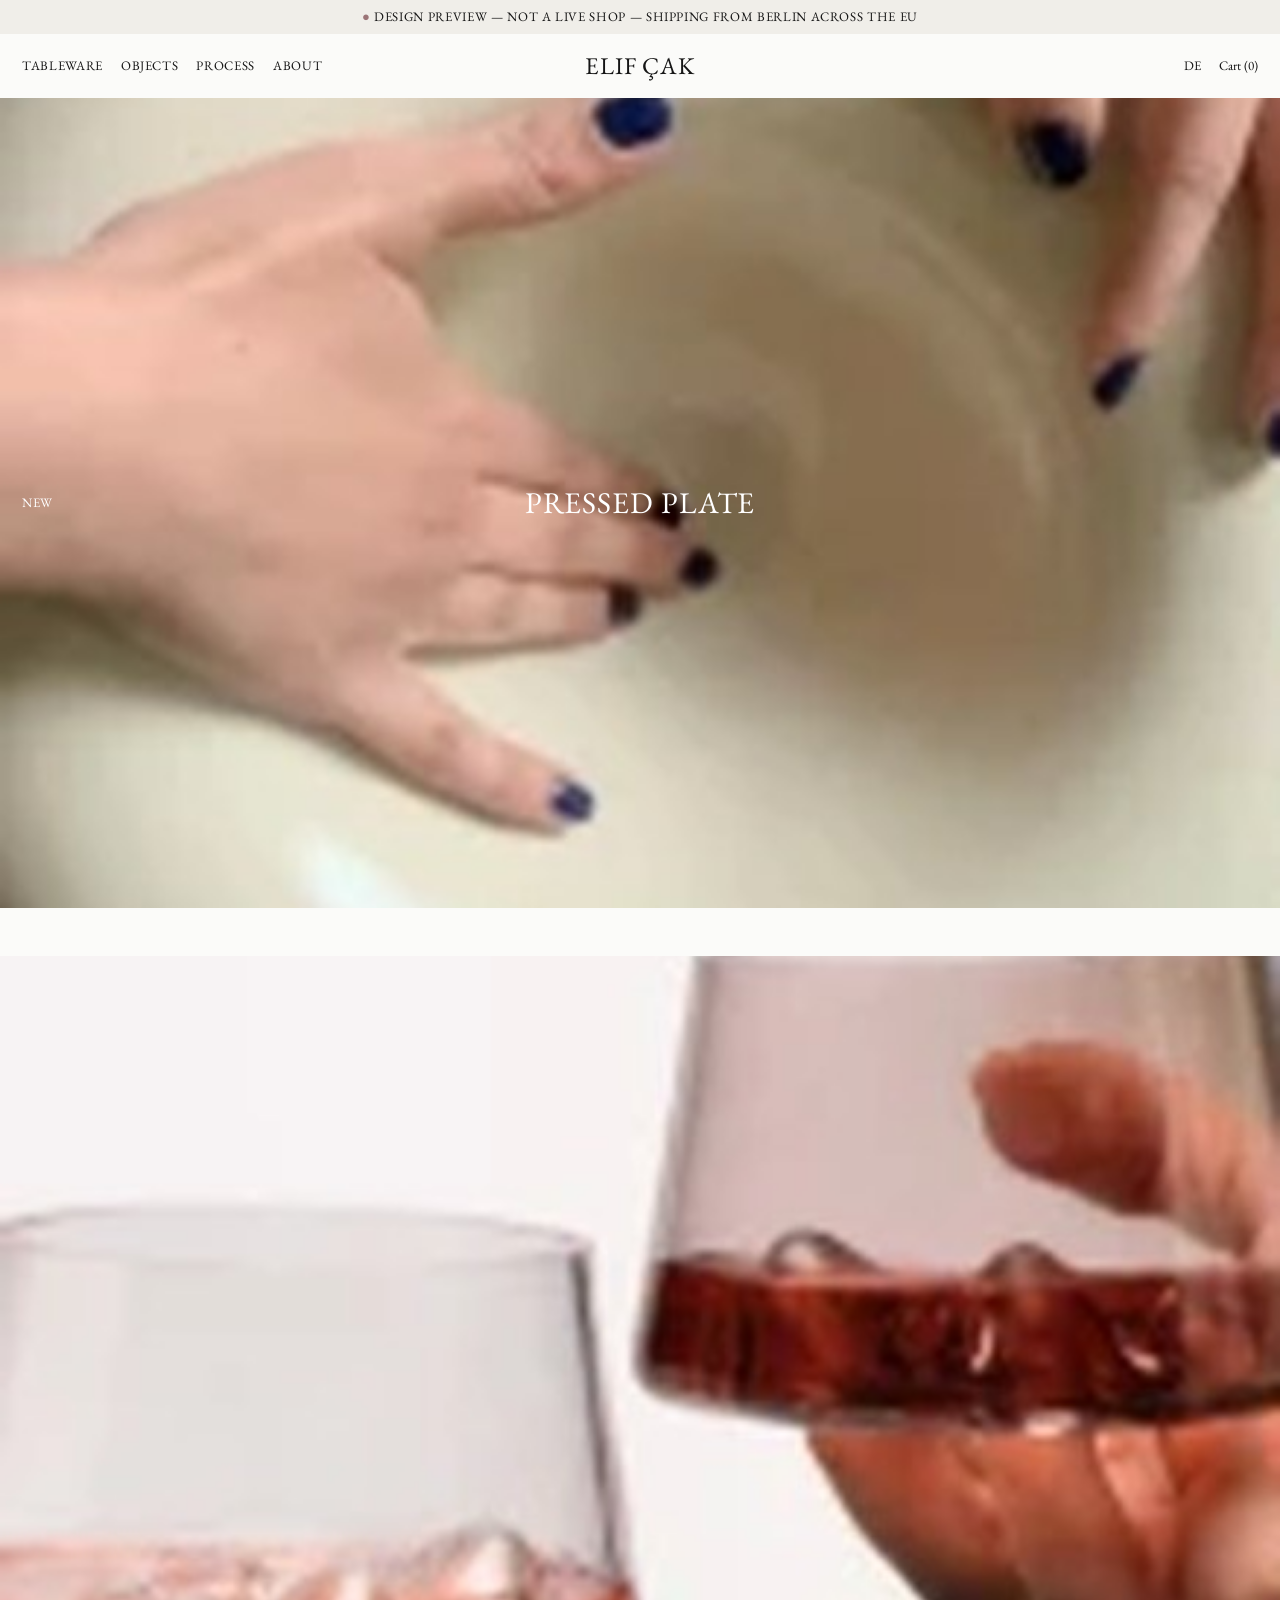
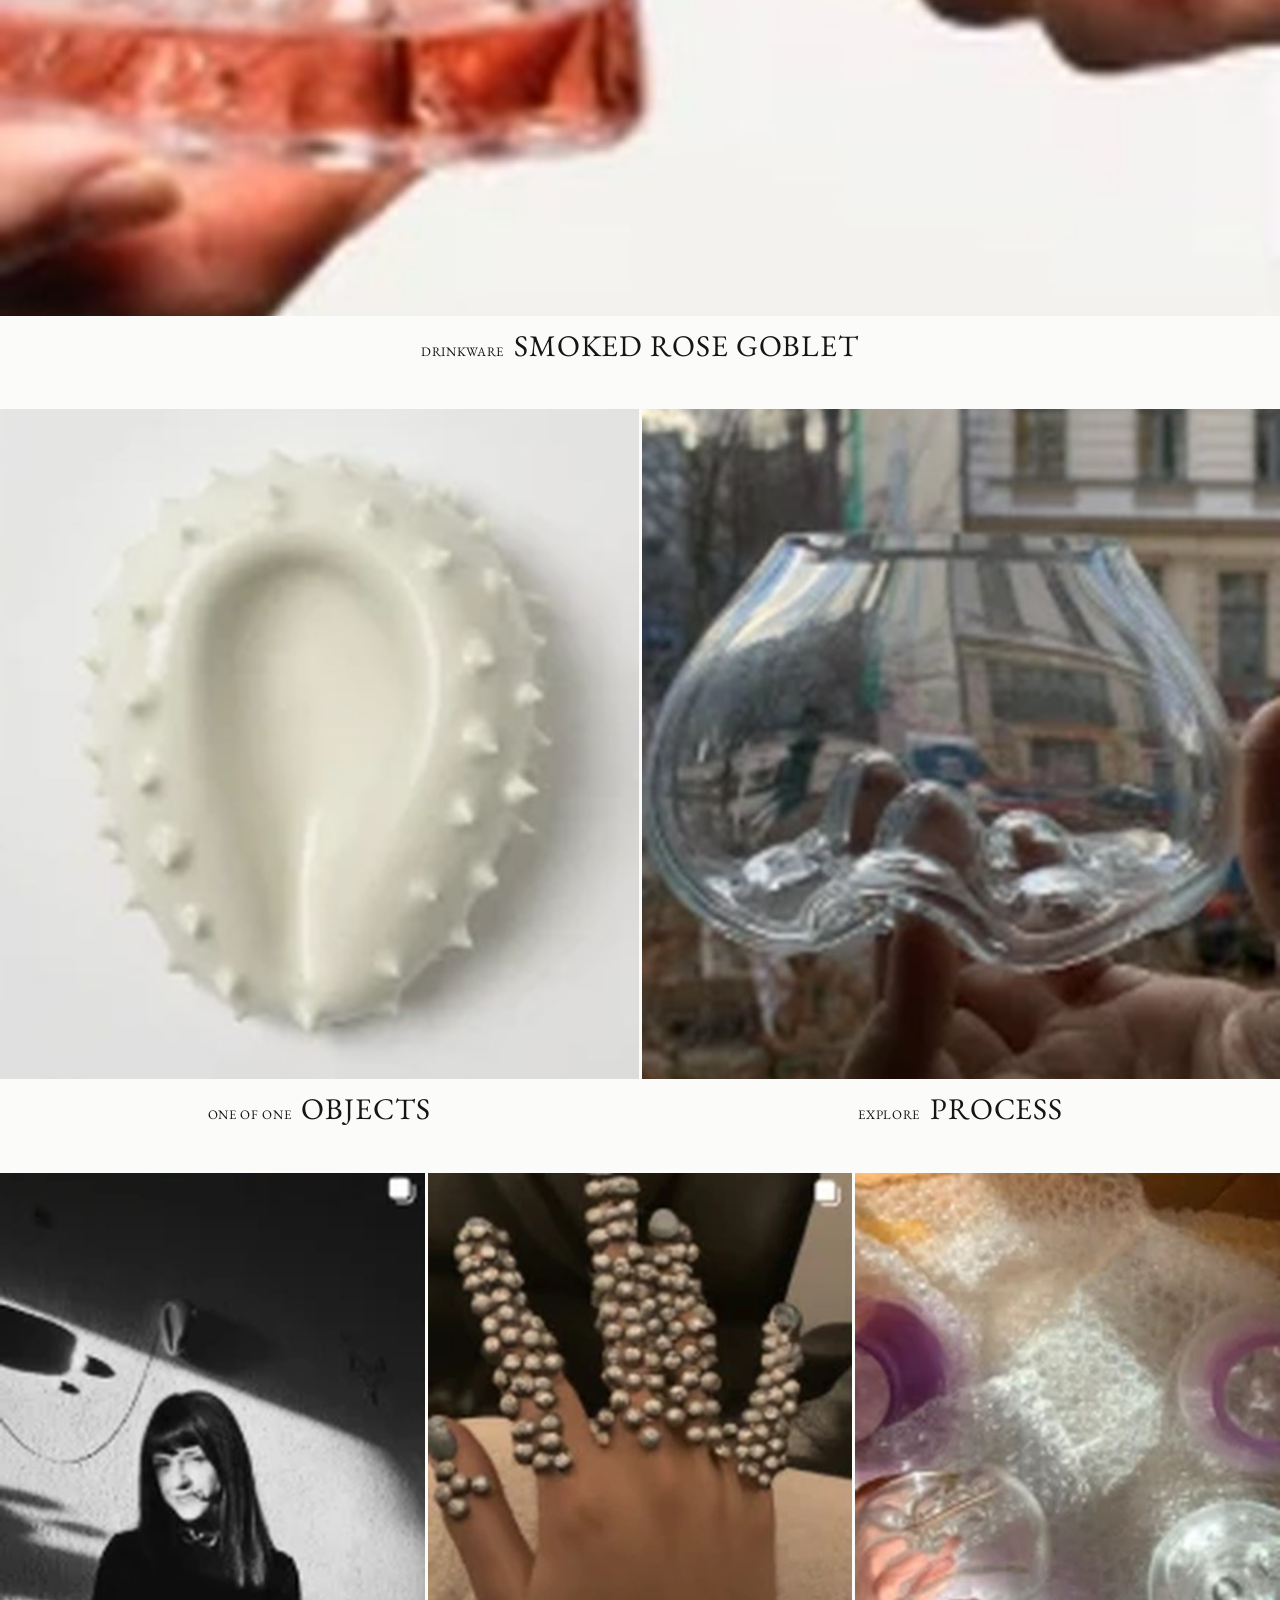
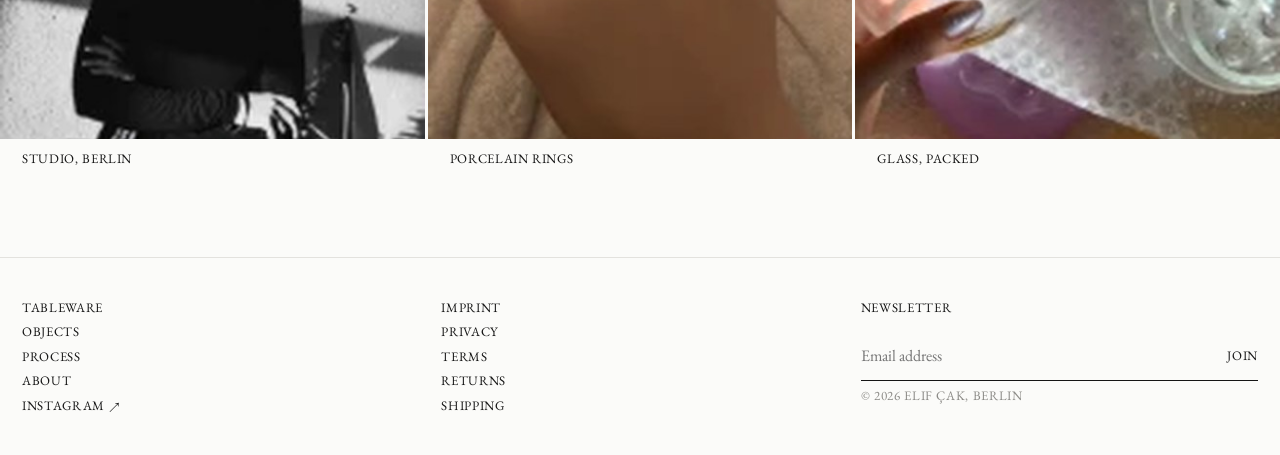
==== v1-quiet/index.html @ 04f31047 "Design previews: three directions on a shared Sophie Lou Jacobsen-style skeleton Co-Authored-By: Cla" ====
<!doctype html>
<html lang="en">
<head>
<meta charset="utf-8"><meta name="viewport" content="width=device-width,initial-scale=1">
<title>Elif Çak — Preview 1: Quiet</title>
<meta name="robots" content="noindex">
<link rel="preconnect" href="https://fonts.googleapis.com"><link rel="preconnect" href="https://fonts.gstatic.com" crossorigin>
<link href="https://fonts.googleapis.com/css2?family=EB+Garamond:ital,wght@0,400;0,500;1,400&display=swap" rel="stylesheet">
<link rel="stylesheet" href="../shared/base.css"><link rel="stylesheet" href="theme.css">
</head>
<body>
<div class="bar" id="bar"></div>
<header class="top" id="top"></header>
<main id="view"></main>
<footer class="bot" id="bot"></footer>
<div class="ov" id="ov"></div>
<aside class="drawer" id="drawer" aria-hidden="true" aria-label="Cart"><div class="dh lbl"><span id="dh"></span><button id="dc"></button></div><div class="ci" id="ci"></div>
<div class="df"><div class="tot lbl"><span id="totl"></span><b id="tot"></b></div><p class="lbl dim" id="vat"></p><button class="btn lbl" id="co"></button></div></aside>
<script>window.THEME={hero:"photo",word:"Elif Çak"}</script>
<script src="../shared/data.js"></script><script src="../shared/app.js"></script>
</body>
</html>
---- shared/base.css ----
/* Shared skeleton (layout after Sophie Lou Jacobsen). Themes set the tokens. */
*{box-sizing:border-box;margin:0;padding:0}
html{scroll-behavior:smooth}
body{background:var(--bg);color:var(--fg);font:var(--body-w,400) var(--body-size,15px)/1.5 var(--body);-webkit-font-smoothing:antialiased}
a{color:inherit;text-decoration:none}button,select{font:inherit;color:inherit;background:none;border:0;cursor:pointer}
img{display:block;width:100%;height:100%;object-fit:cover}
:focus-visible{outline:2px solid var(--accent);outline-offset:3px}
.lbl{font-family:var(--label);font-size:var(--label-size,12px);letter-spacing:var(--label-ls,.06em);text-transform:uppercase;font-weight:var(--label-w,400)}
.dim{color:var(--dim)}
.bar{display:flex;justify-content:center;gap:10px;align-items:center;padding:7px 16px;background:var(--bar-bg);color:var(--bar-fg);position:relative}
.bar b{font-weight:inherit;color:var(--accent)}
.bar button{position:absolute;right:16px}
header.top{position:sticky;top:0;z-index:20;display:grid;grid-template-columns:1fr auto 1fr;align-items:center;padding:14px var(--gut);background:var(--bg)}
header.top nav{display:flex;gap:18px;flex-wrap:wrap}
header.top .word{font-family:var(--word-font,var(--display));font-size:var(--word-size,21px);letter-spacing:var(--word-ls,.04em);text-transform:var(--word-tt,uppercase);font-style:var(--word-style,normal);font-weight:var(--word-w,400)}
header.top .right{justify-self:end;display:flex;gap:18px}
header.top a:hover,header.top button:hover,.cur{text-decoration:underline;text-underline-offset:4px}
:root{--gut:clamp(14px,2.2vw,22px)}
#view{min-height:70vh}

/* home */
.hero{position:relative;height:calc(100svh - 90px);min-height:520px;overflow:hidden}
.hero .cap{position:absolute;inset:0;display:flex;align-items:center;justify-content:center;color:#fff;pointer-events:none}
.hero .cap a{pointer-events:auto}
.hero .eb{position:absolute;left:var(--gut);top:50%;transform:translateY(-50%);color:#fff}
.ttl{font-family:var(--display);font-size:var(--ttl-size,clamp(22px,2.6vw,30px));letter-spacing:var(--ttl-ls,.03em);text-transform:var(--ttl-tt,uppercase);font-style:var(--ttl-style,normal);font-weight:var(--ttl-w,400);line-height:1.05}
.blk{padding:var(--blk-pad,48px) 0}
.single{width:min(50%,620px);margin:0 auto}.single .im{aspect-ratio:4/3}
.capline{display:flex;justify-content:center;align-items:baseline;gap:10px;margin-top:14px;flex-wrap:wrap;text-align:center}
.pair{display:grid;grid-template-columns:1fr 1fr;gap:3px}.pair .im{aspect-ratio:1/1.05}
.trio{display:grid;grid-template-columns:repeat(3,1fr);gap:3px}.trio .im{aspect-ratio:3/4}
.trio figcaption{padding:10px var(--gut) 0}
.im{overflow:hidden;background:var(--ph)}
.im img{transition:transform .8s cubic-bezier(.2,.7,.2,1)}
a:hover .im img{transform:scale(1.025)}

/* collection */
.ctl{display:grid;grid-template-columns:1fr auto 1fr;align-items:center;padding:28px var(--gut) 12px}
.ctl .chips{display:flex;gap:14px}.ctl .sz{justify-self:end;display:flex;gap:10px}
.ctl select{text-transform:uppercase;appearance:none;padding-right:4px}
.grid{display:grid;grid-template-columns:repeat(var(--cols,4),1fr);gap:3px}
.card .im{position:relative;aspect-ratio:var(--card-ratio,3/4)}
.card .im img+img{position:absolute;inset:0;opacity:0;transition:opacity .35s}
.card:hover .im img+img{opacity:1}
.card .meta{padding:9px 4px 30px;display:grid;gap:1px}
.card .no{display:var(--show-no,none)}
.card .nm{font-family:var(--card-font,var(--label));font-size:var(--card-size,12px);text-transform:var(--card-tt,uppercase);letter-spacing:var(--card-ls,.05em);font-style:var(--card-style,normal)}
.card .st{display:var(--show-st,none)}
.dot{display:inline-block;width:7px;height:7px;border-radius:50%;background:var(--accent);margin-right:6px;vertical-align:1px}

/* product */
.pdp{display:grid;grid-template-columns:minmax(260px,320px) 1fr 60px;gap:var(--gut);padding:28px var(--gut) 80px;align-items:start}
.pinfo{position:sticky;top:82px;display:grid;gap:0}
.pinfo>*{border-top:1px solid var(--line);padding:10px 0}
.pinfo .pname{font-family:var(--pdp-font,var(--label));font-size:var(--pdp-size,13px);text-transform:var(--pdp-tt,uppercase);letter-spacing:var(--pdp-ls,.05em);font-style:var(--pdp-style,normal);line-height:1.1}
.qty{display:flex;justify-content:space-between;align-items:center}.qty span{display:flex;gap:12px}
.btn{display:block;width:100%;text-align:center;padding:13px;background:var(--btn-bg);color:var(--btn-fg);border:0}
.btn:hover{opacity:.85}.btn[disabled]{opacity:.4;cursor:not-allowed}
.tabs{display:flex;gap:14px;border:0!important;padding-bottom:4px!important}
.tabs button{color:var(--dim)}.tabs button[aria-selected=true]{color:var(--fg)}
.tabbody{border:0!important;padding-top:4px!important;min-height:120px;max-width:34em}
.tabbody dl{display:grid;grid-template-columns:96px 1fr;gap:5px 10px}
.pimgs{display:grid;gap:3px;max-width:820px;margin:0 auto;width:100%}
.pimgs .im{aspect-ratio:var(--pdp-ratio,4/5)}
.situ-h{margin:30px 0 6px}
.arrows{display:flex;gap:10px;position:sticky;top:82px;justify-content:flex-end}

/* process / about */
.page-h{padding:44px var(--gut) 24px;display:grid;grid-template-columns:1fr 1fr;gap:var(--gut);align-items:end}
.page-h p{max-width:30em}
.proc{display:grid;grid-template-columns:repeat(3,1fr);gap:3px}
.proc .im{aspect-ratio:var(--proc-ratio,3/4)}.proc figcaption{padding:10px 4px 28px;display:grid;gap:2px}
.about{display:grid;grid-template-columns:1fr 1fr;gap:var(--gut);padding:28px var(--gut) 80px;align-items:start}
.about .im{aspect-ratio:3/4}.about-t{position:sticky;top:90px;max-width:34em;display:grid;gap:16px}
.about dl{display:grid;grid-template-columns:110px 1fr;border-top:1px solid var(--line)}.about dt,.about dd{padding:8px 0;border-bottom:1px solid var(--line)}

footer.bot{display:grid;grid-template-columns:1fr 1fr 1fr;gap:var(--gut);padding:40px var(--gut);border-top:1px solid var(--line);margin-top:40px}
footer.bot .cols{display:grid;gap:5px}footer.bot form{display:flex;border-bottom:1px solid var(--fg)}footer.bot input{flex:1;background:none;border:0;padding:8px 0;font:inherit;color:inherit}

/* cart */
.ov{position:fixed;inset:0;background:#0007;opacity:0;pointer-events:none;transition:.3s;z-index:40}.ov.on{opacity:1;pointer-events:auto}
.drawer{position:fixed;right:0;top:0;height:100%;width:min(420px,100%);background:var(--bg);z-index:50;transform:translateX(100%);transition:transform .35s;display:flex;flex-direction:column}
.drawer.on{transform:none}
.dh{display:flex;justify-content:space-between;padding:18px 22px;border-bottom:1px solid var(--line)}
.ci{flex:1;overflow:auto;padding:0 22px}
.it{display:grid;grid-template-columns:56px 1fr auto;gap:12px;padding:14px 0;border-bottom:1px solid var(--line);align-items:center}.it .im{width:56px;height:70px}
.it .q{display:flex;gap:10px;margin-top:4px}
.df{padding:18px 22px;display:grid;gap:10px;border-top:1px solid var(--line)}.df .tot{display:flex;justify-content:space-between}
.empty{padding:50px 0;text-align:center;color:var(--dim)}

@media (max-width:860px){
  header.top{grid-template-columns:1fr auto;row-gap:8px}header.top nav{grid-column:1/-1;order:3}
  .single{width:auto;padding:0 var(--gut)}.pair,.trio,.proc,.about,.page-h{grid-template-columns:1fr}
  .grid{--cols:2!important}.pdp{grid-template-columns:1fr}.pinfo{position:static}.arrows{display:none}
  .ctl{grid-template-columns:1fr auto}.ctl .sz{display:none}footer.bot{grid-template-columns:1fr}
}
@media (prefers-reduced-motion:reduce){*{transition:none!important;animation:none!important;scroll-behavior:auto!important}}
---- v1-quiet/theme.css ----
/* 1 — QUIET: closest to Sophie Lou Jacobsen. Photo-led, one serif in caps, nothing else. */
:root{--bg:#fbfbf9;--fg:#151515;--dim:#8b8a86;--line:#e3e2de;--accent:#9b7477;--ph:#eeede9;
--bar-bg:#f0eee9;--bar-fg:#151515;--btn-bg:#151515;--btn-fg:#fbfbf9;
--display:'EB Garamond',Georgia,serif;--body:'EB Garamond',Georgia,serif;--label:'EB Garamond',Georgia,serif;
--body-size:16px;--label-size:13px;--label-ls:.05em;--word-size:24px;--ttl-size:clamp(22px,2.4vw,30px);--card-size:13px}
.tabbody p,.page-h p,.about-t p{font-size:17px;line-height:1.45}
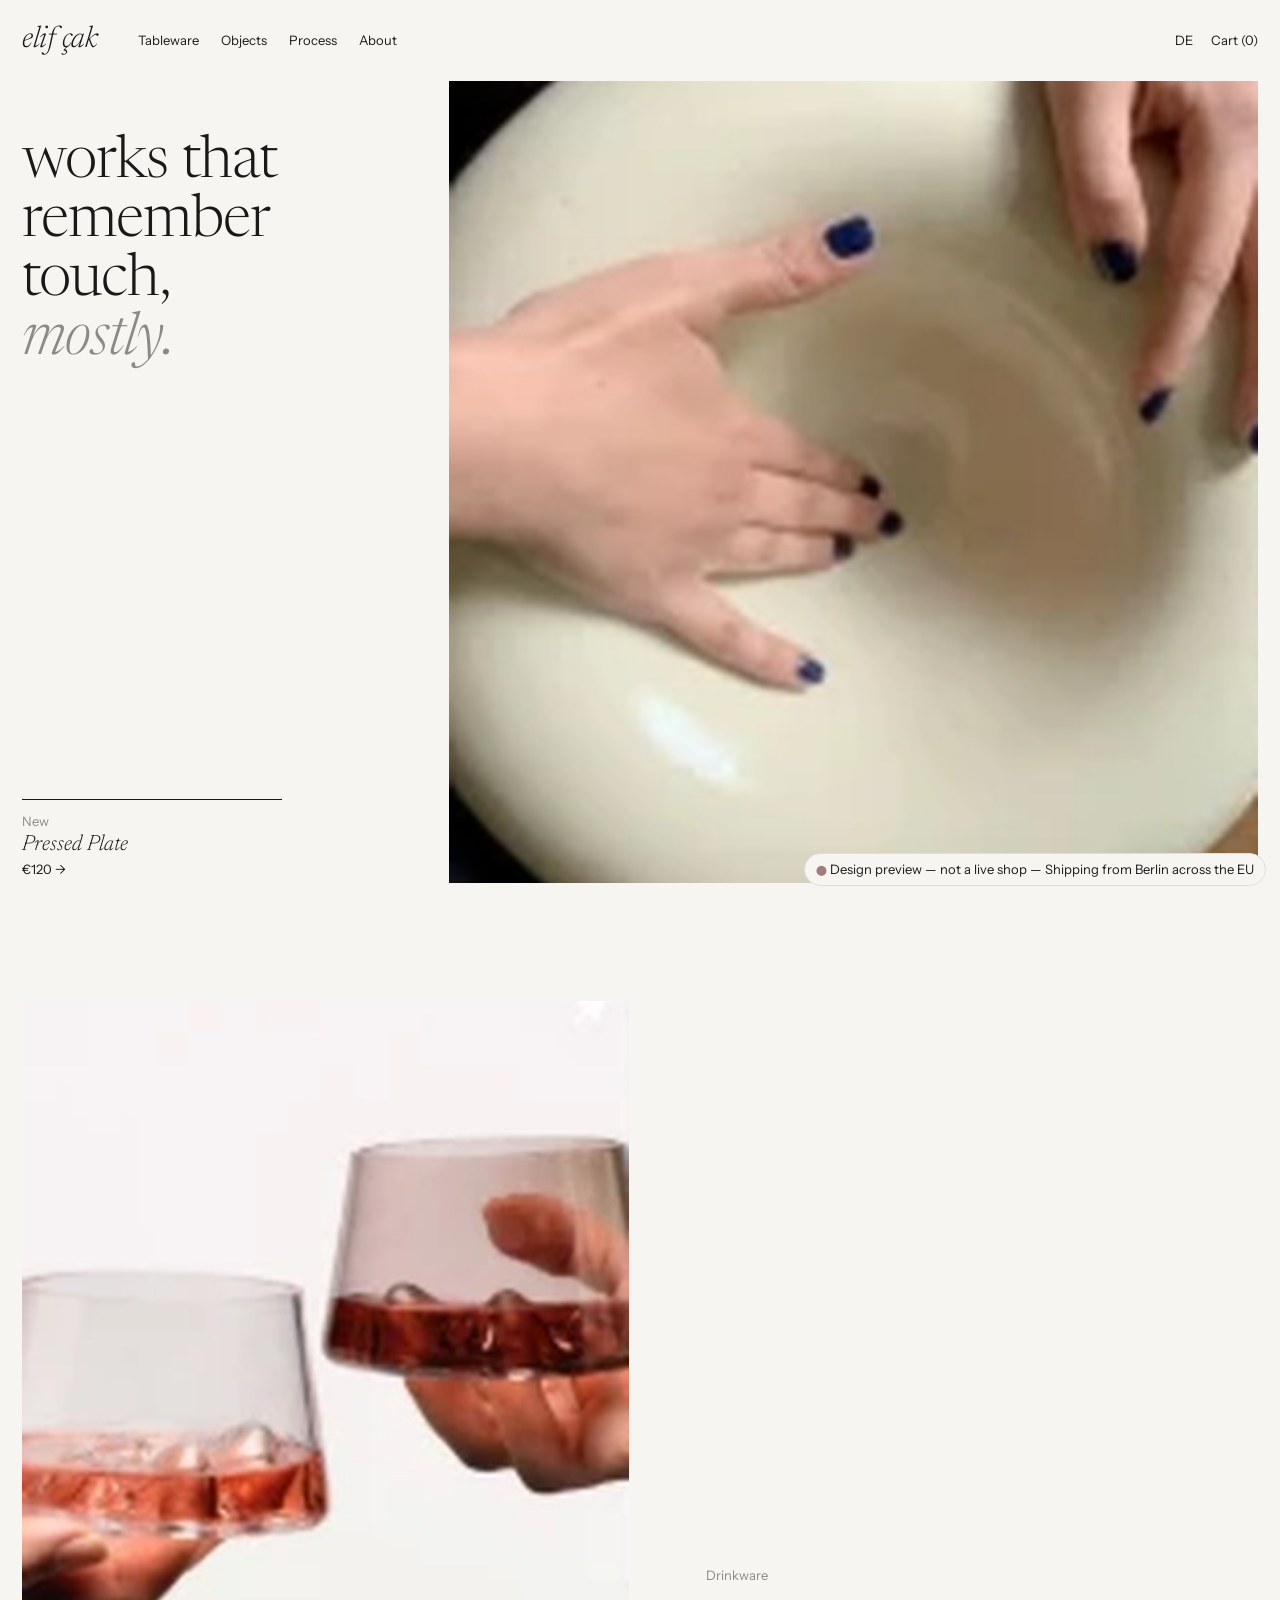
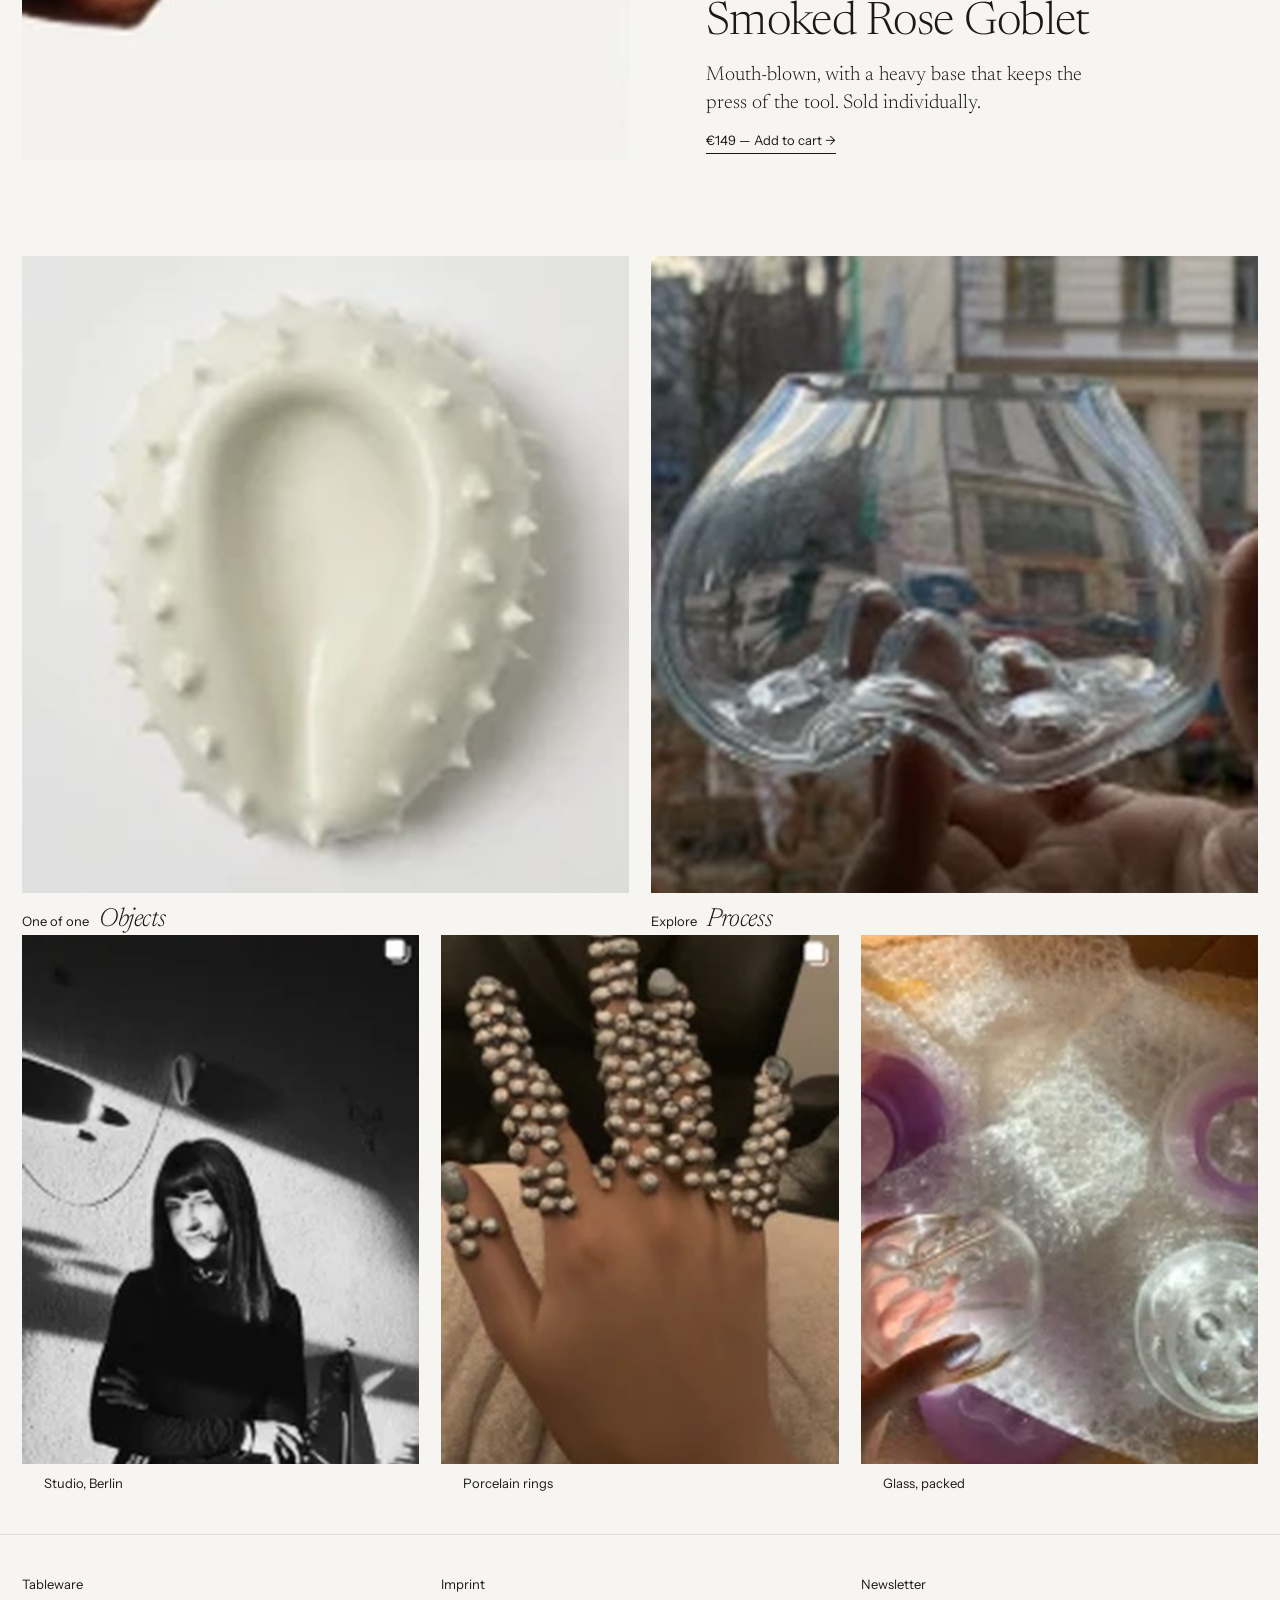
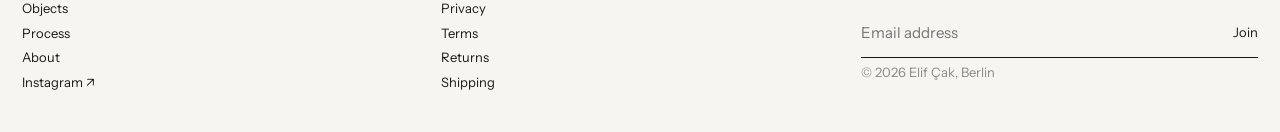
==== commit 383b2508: "Make variant 1 its own: split hero, new type pairing, grid/index toggle, accordion product page Co-A" ====
--- a/v1-quiet/index.html
+++ b/v1-quiet/index.html
@@ -5,7 +5,7 @@
 <title>Elif Çak — Preview 1: Quiet</title>
 <meta name="robots" content="noindex">
 <link rel="preconnect" href="https://fonts.googleapis.com"><link rel="preconnect" href="https://fonts.gstatic.com" crossorigin>
-<link href="https://fonts.googleapis.com/css2?family=EB+Garamond:ital,wght@0,400;0,500;1,400&display=swap" rel="stylesheet">
+<link href="https://fonts.googleapis.com/css2?family=Newsreader:ital,opsz,wght@0,6..72,300;0,6..72,400;1,6..72,300;1,6..72,400&family=Instrument+Sans:wght@400;500&display=swap" rel="stylesheet">
 <link rel="stylesheet" href="../shared/base.css"><link rel="stylesheet" href="theme.css">
 </head>
 <body>
@@ -16,7 +16,7 @@
 <div class="ov" id="ov"></div>
 <aside class="drawer" id="drawer" aria-hidden="true" aria-label="Cart"><div class="dh lbl"><span id="dh"></span><button id="dc"></button></div><div class="ci" id="ci"></div>
 <div class="df"><div class="tot lbl"><span id="totl"></span><b id="tot"></b></div><p class="lbl dim" id="vat"></p><button class="btn lbl" id="co"></button></div></aside>
-<script>window.THEME={hero:"photo",word:"Elif Çak"}</script>
+<script>window.THEME={hero:"split",home:"spread",views:true,acc:true,word:"elif çak"}</script>
 <script src="../shared/data.js"></script><script src="../shared/app.js"></script>
 </body>
 </html>
--- a/v1-quiet/theme.css
+++ b/v1-quiet/theme.css
@@ -1,6 +1,72 @@
-/* 1 — QUIET: closest to Sophie Lou Jacobsen. Photo-led, one serif in caps, nothing else. */
-:root{--bg:#fbfbf9;--fg:#151515;--dim:#8b8a86;--line:#e3e2de;--accent:#9b7477;--ph:#eeede9;
---bar-bg:#f0eee9;--bar-fg:#151515;--btn-bg:#151515;--btn-fg:#fbfbf9;
---display:'EB Garamond',Georgia,serif;--body:'EB Garamond',Georgia,serif;--label:'EB Garamond',Georgia,serif;
---body-size:16px;--label-size:13px;--label-ls:.05em;--word-size:24px;--ttl-size:clamp(22px,2.4vw,30px);--card-size:13px}
-.tabbody p,.page-h p,.about-t p{font-size:17px;line-height:1.45}
+/* 1 — QUIET, own version. Photo-led like SLJ, but: lowercase italic wordmark left, split hero,
+   Newsreader + Instrument Sans in sentence case, grid/index toggle, info on the right with accordions. */
+:root{--bg:#f6f5f1;--fg:#1a1918;--dim:#8d8a85;--line:#e0ded8;--accent:#a07c7f;--ph:#ecebe6;
+--bar-bg:transparent;--bar-fg:#1a1918;--btn-bg:#1a1918;--btn-fg:#f6f5f1;
+--display:'Newsreader',Georgia,serif;--body:'Instrument Sans',system-ui,sans-serif;--label:'Instrument Sans',system-ui,sans-serif;
+--body-size:15px;--label-size:13px;--label-ls:0;
+--word-font:'Newsreader',serif;--word-style:italic;--word-tt:none;--word-size:30px;--word-ls:-.01em;--word-w:300;
+--ttl-tt:none;--ttl-ls:-.015em;--ttl-w:300;--ttl-size:clamp(30px,3.6vw,52px);
+--card-font:'Newsreader',serif;--card-size:19px;--card-tt:none;--card-ls:-.01em;--card-style:italic;
+--pdp-font:'Newsreader',serif;--pdp-size:40px;--pdp-tt:none;--pdp-ls:-.02em;--pdp-style:italic;--card-ratio:4/5}
+.lbl{text-transform:none}
+/* preview note: small corner tag instead of a full-width bar */
+.bar{position:fixed;right:14px;bottom:14px;z-index:60;padding:6px 11px;border:1px solid var(--line);border-radius:99px;background:var(--bg);font-size:11px}
+/* header: wordmark left, nav after it, tools right */
+header.top{grid-template-columns:auto 1fr auto;column-gap:40px;padding-top:18px;padding-bottom:18px}
+header.top .word{order:-1}
+header.top nav{gap:22px}
+header.top a:hover,header.top button:hover,.cur{text-decoration:none;color:var(--accent)}
+.cur{color:var(--fg)!important;box-shadow:inset 0 -1px 0 var(--fg)}
+/* split hero */
+.hero.split{display:grid;grid-template-columns:minmax(300px,.8fr) 1.6fr;gap:var(--gut);padding:0 var(--gut) var(--gut);height:calc(100svh - 76px)}
+.split-t{display:flex;flex-direction:column;justify-content:space-between;padding:6vh 0 4px}
+.split-t h1{font-size:clamp(40px,4.6vw,76px);line-height:1;max-width:8ch}
+.split-t h1 .dim{font-style:italic}
+.split-new{display:grid;gap:2px;padding-top:12px;border-top:1px solid var(--fg);max-width:260px}
+.nmx{font:italic 300 22px/1.1 'Newsreader',serif}
+.split-new:hover .nmx{color:var(--accent)}
+.hero.split .im{height:100%}
+/* text + image spread */
+.spread{display:grid;grid-template-columns:1.1fr 1fr;gap:clamp(24px,6vw,96px);padding:96px var(--gut);align-items:end}
+.spread .im{aspect-ratio:4/5}
+.spread-t{display:grid;gap:14px;max-width:26em;padding-bottom:6px}
+.spread-t p{font:300 20px/1.4 'Newsreader',serif}
+.under{border-bottom:1px solid;justify-self:start;padding-bottom:2px}
+.pair,.trio{gap:var(--gut);padding:0 var(--gut)}
+.capline{justify-content:flex-start;text-align:left}
+.capline .ttl{font-size:26px;font-style:italic}
+/* collection */
+.ctl{padding:36px var(--gut) 24px;align-items:end}
+.ctl .chips{align-items:baseline;gap:16px}.ctl h1{font-size:46px;margin-right:10px;font-style:italic}
+.ctl select{text-transform:none}
+.ctl .chips button{color:var(--dim)}.ctl .chips button.cur{color:var(--fg)}
+.grid{gap:40px var(--gut);padding:0 var(--gut)}
+.card .meta{grid-template-columns:1fr auto;align-items:baseline;padding:12px 0 0}
+.card .pr{color:var(--dim)}
+.ilist{list-style:none;margin:0 var(--gut);border-top:1px solid var(--fg)}
+.ilist a{display:grid;grid-template-columns:56px 2fr 1fr 1.4fr 90px 44px;gap:16px;align-items:center;padding:12px 0;border-bottom:1px solid var(--line)}
+.ilist .nmx{font-size:28px}.ilist a:hover .nmx{color:var(--accent)}
+.ith{width:44px;height:56px;overflow:hidden;opacity:0;transition:opacity .2s}.ilist a:hover .ith{opacity:1}
+/* product: images left, info right, accordions */
+.pdp{grid-template-columns:1fr minmax(300px,380px);gap:clamp(24px,5vw,72px)}
+.pdp .pinfo{order:2}.pdp .arrows{display:none}
+.pimgs{margin:0;max-width:none;grid-template-columns:1fr 1fr;gap:var(--gut)}
+.pimgs .im:first-child{grid-column:1/-1}
+.situ-h{grid-column:1/-1;font:italic 300 26px 'Newsreader',serif;text-transform:none;margin:24px 0 0}
+.pinfo>*{border-top:0;padding:8px 0}
+.pinfo .no{display:none}
+.pinfo .pname{margin-bottom:4px}
+.acc{border-top:1px solid var(--line)!important;padding:0!important}
+.acc summary{list-style:none;cursor:pointer;display:flex;justify-content:space-between;padding:12px 0}
+.acc summary::-webkit-details-marker{display:none}
+.acc summary:after{content:"+";color:var(--dim)}.acc[open] summary:after{content:"−"}
+.acc>div{padding:0 0 14px}.acc p{font:300 18px/1.45 'Newsreader',serif}
+.acc dl{display:grid;grid-template-columns:96px 1fr;gap:5px 10px}
+.btn{border-radius:99px;margin-top:6px}
+@media (max-width:860px){
+  .hero.split{grid-template-columns:1fr;height:auto}.hero.split .im{aspect-ratio:4/5}
+  .spread{grid-template-columns:1fr;padding:56px var(--gut)}
+  .pdp{grid-template-columns:1fr}.pdp .pinfo{order:0}.pimgs{grid-template-columns:1fr}
+  .ilist a{grid-template-columns:40px 1fr 70px}.ilist .c3,.ilist .c4,.ith{display:none}
+  header.top .word{order:0}
+}
